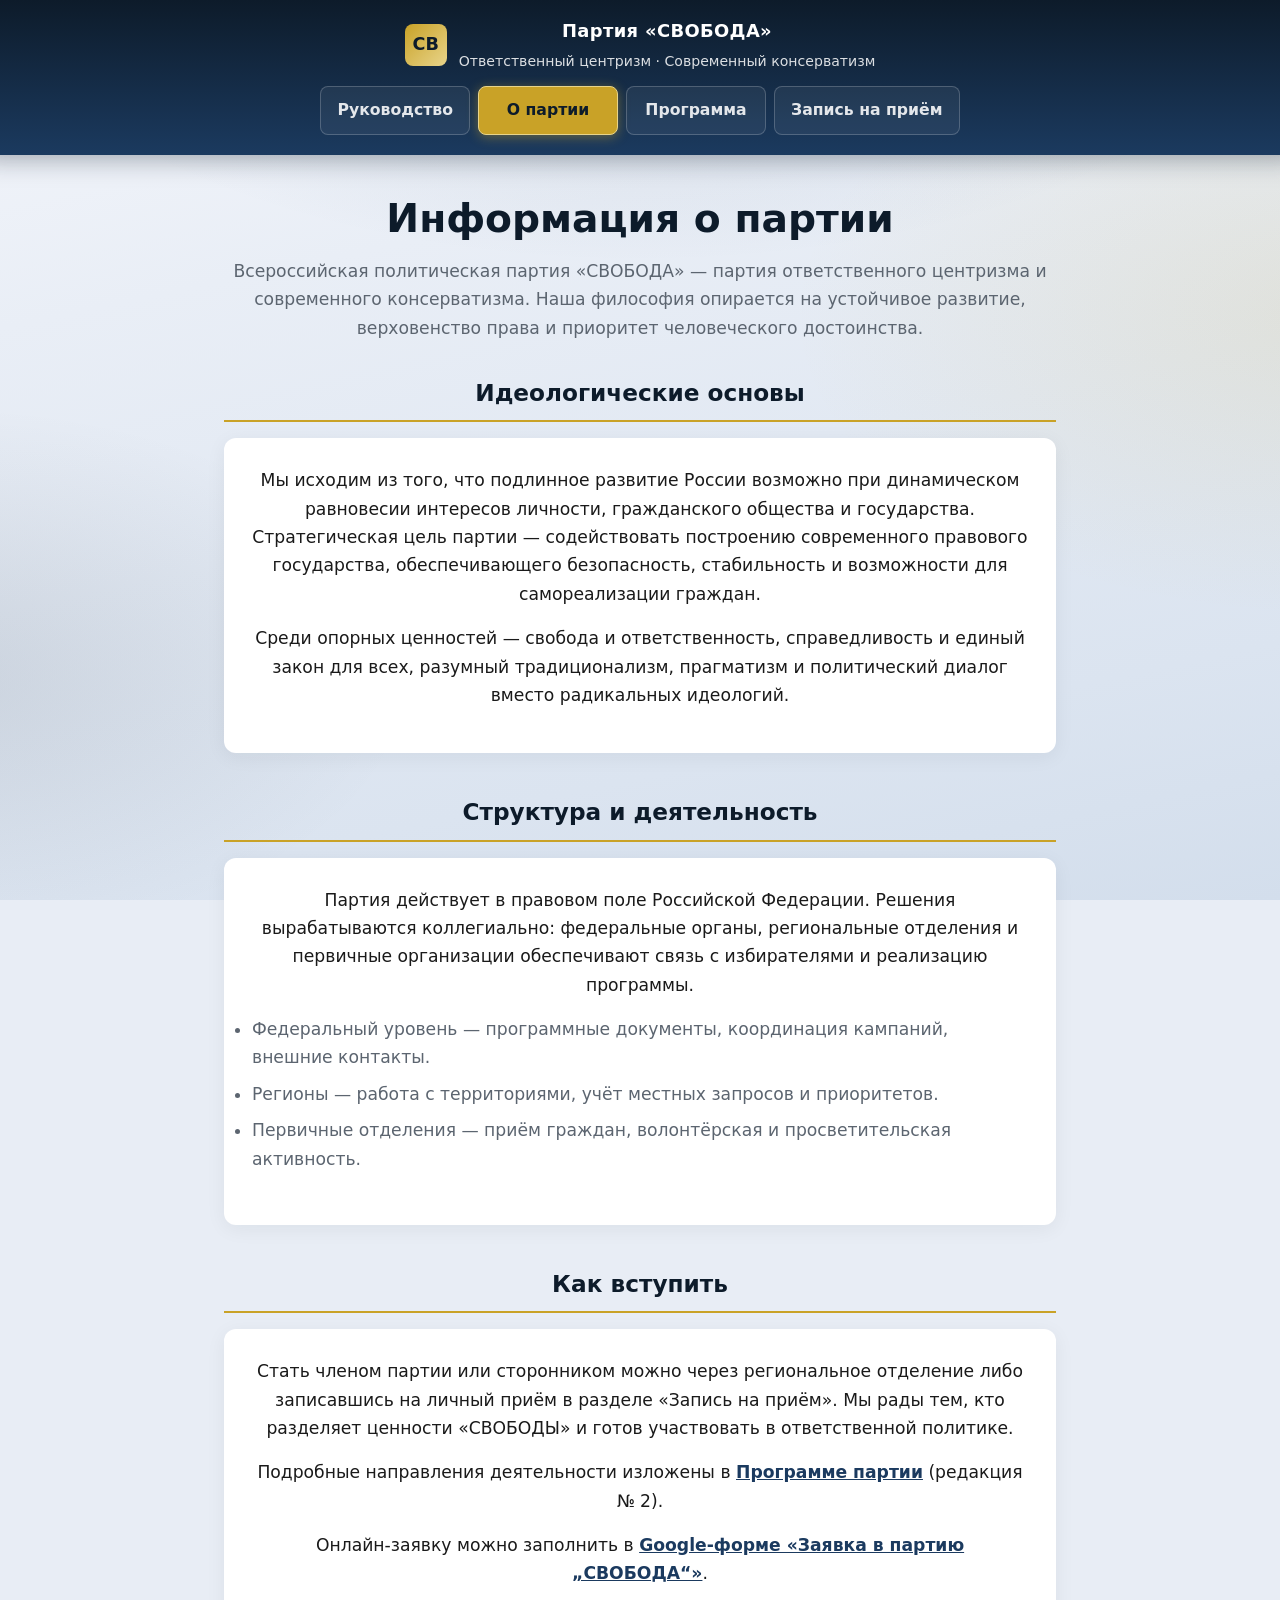
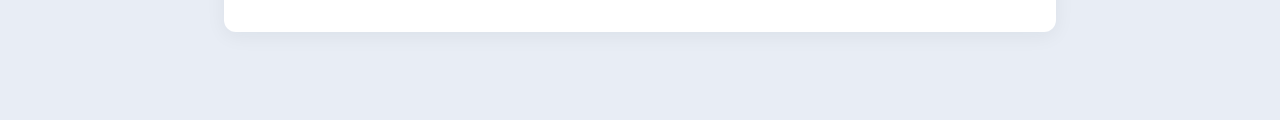
==== o-partii.html @ af03c195 "Add files via upload" ====
<!DOCTYPE html>
<html lang="ru">
<head>
    <meta charset="UTF-8">
    <meta name="viewport" content="width=device-width, initial-scale=1.0">
    <title>О партии — Партия «СВОБОДА»</title>
    <link rel="stylesheet" href="party.css">
</head>
<body>
    <div class="party-switch">
        <div class="party-switch-inner">
            <a class="party-brand" href="index.html">
                <span class="party-brand-mark">СВ</span>
                <span class="party-brand-text">
                    <strong>Партия «СВОБОДА»</strong>
                    <span>Ответственный центризм · Современный консерватизм</span>
                </span>
            </a>
            <nav class="party-tabs" aria-label="Разделы сайта партии">
                <a href="index.html">Руководство</a>
                <a href="o-partii.html" class="is-active">О партии</a>
                <a href="programma.html">Программа</a>
                <a href="zapis.html">Запись на приём</a>
            </nav>
        </div>
    </div>

    <div class="party-shell">
        <h1 class="party-page-title">Информация о партии</h1>
        <p class="party-lead">
            Всероссийская политическая партия «СВОБОДА» — партия ответственного центризма и современного консерватизма. Наша философия опирается на устойчивое развитие, верховенство права и приоритет человеческого достоинства.
        </p>

        <section class="party-section">
            <h2>Идеологические основы</h2>
            <div class="party-prose">
                <p>Мы исходим из того, что подлинное развитие России возможно при динамическом равновесии интересов личности, гражданского общества и государства. Стратегическая цель партии — содействовать построению современного правового государства, обеспечивающего безопасность, стабильность и возможности для самореализации граждан.</p>
                <p>Среди опорных ценностей — свобода и ответственность, справедливость и единый закон для всех, разумный традиционализм, прагматизм и политический диалог вместо радикальных идеологий.</p>
            </div>
        </section>

        <section class="party-section">
            <h2>Структура и деятельность</h2>
            <div class="party-prose">
                <p>Партия действует в правовом поле Российской Федерации. Решения вырабатываются коллегиально: федеральные органы, региональные отделения и первичные организации обеспечивают связь с избирателями и реализацию программы.</p>
                <ul>
                    <li>Федеральный уровень — программные документы, координация кампаний, внешние контакты.</li>
                    <li>Регионы — работа с территориями, учёт местных запросов и приоритетов.</li>
                    <li>Первичные отделения — приём граждан, волонтёрская и просветительская активность.</li>
                </ul>
            </div>
        </section>

        <section class="party-section">
            <h2>Как вступить</h2>
            <div class="party-prose">
                <p>Стать членом партии или сторонником можно через региональное отделение либо записавшись на личный приём в разделе «Запись на приём». Мы рады тем, кто разделяет ценности «СВОБОДЫ» и готов участвовать в ответственной политике.</p>
                <p>Подробные направления деятельности изложены в <a href="programma.html">Программе партии</a> (редакция № 2).</p>
                <p>Онлайн-заявку можно заполнить в <a href="https://docs.google.com/forms/d/e/1FAIpQLSc_Dw8qB8rFXNScZG4GJUwV6avPBFuAAjHNjI7ZOIGNkvAZTg/viewform" rel="noopener noreferrer" target="_blank">Google-форме «Заявка в партию „СВОБОДА“»</a>.</p>
            </div>
        </section>
    </div>
</body>
</html>
---- party.css ----
/* Сайт политической партии «СВОБОДА» */
:root {
    --party-navy: #0d1b2a;
    --party-blue: #1b3a5f;
    --party-accent: #c9a227;
    --party-gold-light: #e8d48a;
    --party-bg: #f5f6f8;
    --party-card: #ffffff;
    --party-text: #1a1a1a;
    --party-muted: #5c6570;
}

* {
    margin: 0;
    padding: 0;
    box-sizing: border-box;
}

body {
    font-family: "Segoe UI", system-ui, -apple-system, sans-serif;
    font-size: 1.075rem;
    line-height: 1.65;
    color: var(--party-text);
    min-height: 100vh;
    background-color: #e8edf5;
    background-image:
        radial-gradient(ellipse 110% 85% at 50% -15%, rgba(27, 58, 95, 0.18), transparent 52%),
        radial-gradient(ellipse 90% 70% at 105% 35%, rgba(201, 162, 39, 0.12), transparent 48%),
        radial-gradient(ellipse 75% 60% at -5% 75%, rgba(13, 27, 42, 0.1), transparent 50%),
        linear-gradient(
            168deg,
            #f4f6fb 0%,
            #e9eef6 28%,
            #e2e9f3 52%,
            #dbe4f0 78%,
            #d3deec 100%
        );
    background-attachment: fixed;
}

.party-shell {
    max-width: 1100px;
    margin: 0 auto;
    padding: 0 1.25rem 3rem;
    display: flex;
    flex-direction: column;
    align-items: center;
}

/* Верхняя панель переключения страниц */
.party-switch {
    position: sticky;
    top: 0;
    z-index: 100;
    background: linear-gradient(180deg, var(--party-navy) 0%, var(--party-blue) 100%);
    margin: 0 -1.25rem 2rem;
    padding: 1rem 1.25rem 1.25rem;
    box-shadow: 0 4px 24px rgba(13, 27, 42, 0.35);
}

.party-switch-inner {
    max-width: 1100px;
    margin: 0 auto;
    display: flex;
    flex-direction: column;
    align-items: center;
    gap: 0.75rem;
    text-align: center;
}

.party-brand {
    display: flex;
    align-items: center;
    justify-content: center;
    gap: 0.75rem;
    color: #fff;
    text-decoration: none;
    flex-wrap: wrap;
    transition:
        transform 0.3s cubic-bezier(0.34, 1.45, 0.64, 1),
        filter 0.25s ease;
}

.party-brand:hover {
    transform: scale(1.04);
    filter: brightness(1.08);
}

.party-brand:active {
    transform: scale(0.98);
    transition-duration: 0.1s;
}

.party-brand-mark {
    min-width: 42px;
    height: 42px;
    padding: 0 6px;
    border-radius: 8px;
    background: linear-gradient(135deg, var(--party-accent), var(--party-gold-light));
    display: grid;
    place-items: center;
    font-weight: 800;
    font-size: 1.1rem;
    color: var(--party-navy);
}

.party-brand-text strong {
    display: block;
    font-size: 1.12rem;
    letter-spacing: 0.02em;
}

.party-brand-text span {
    font-size: 0.88rem;
    opacity: 0.85;
}

.party-tabs {
    display: flex;
    flex-wrap: wrap;
    gap: 0.5rem;
    justify-content: center;
}

.party-tabs a {
    flex: 1 1 auto;
    min-width: 140px;
    text-align: center;
    padding: 0.65rem 1rem;
    border-radius: 8px;
    font-size: 0.98rem;
    font-weight: 600;
    color: rgba(255, 255, 255, 0.88);
    text-decoration: none;
    border: 1px solid rgba(255, 255, 255, 0.2);
    background: rgba(255, 255, 255, 0.06);
    transition:
        background 0.28s ease,
        color 0.28s ease,
        border-color 0.28s ease,
        transform 0.32s cubic-bezier(0.34, 1.45, 0.64, 1),
        box-shadow 0.32s ease;
}

.party-tabs a:hover {
    background: rgba(255, 255, 255, 0.14);
    border-color: rgba(255, 255, 255, 0.35);
    transform: translateY(-4px) scale(1.03);
    box-shadow: 0 10px 26px rgba(0, 0, 0, 0.28);
}

.party-tabs a:active {
    transform: translateY(-1px) scale(0.99);
    transition-duration: 0.12s;
}

.party-tabs a.is-active {
    background: var(--party-accent);
    color: var(--party-navy);
    border-color: var(--party-gold-light);
    box-shadow: 0 2px 12px rgba(201, 162, 39, 0.45);
}

.party-tabs a.is-active:hover {
    transform: translateY(-4px) scale(1.03);
    box-shadow: 0 12px 32px rgba(201, 162, 39, 0.55);
    filter: brightness(1.06);
}

/* Контент */
.party-page-title {
    font-size: clamp(1.85rem, 4.2vw, 2.45rem);
    color: var(--party-navy);
    margin-bottom: 0.35rem;
    font-weight: 700;
    text-align: center;
    width: 100%;
}

.party-lead {
    color: var(--party-muted);
    margin-bottom: 2rem;
    max-width: 52rem;
    text-align: center;
    width: 100%;
}

.party-card-grid {
    display: grid;
    grid-template-columns: repeat(auto-fill, minmax(260px, 1fr));
    gap: 1.25rem;
    width: 100%;
    justify-content: center;
    justify-items: stretch;
}

.party-card {
    background: linear-gradient(165deg, #ffffff 0%, #f8fafc 55%, #f0f4fa 100%);
    border-radius: 12px;
    padding: 1.5rem;
    box-shadow:
        0 4px 20px rgba(13, 27, 42, 0.08),
        inset 0 1px 0 rgba(255, 255, 255, 0.85);
    border: none;
}

.party-card h3 {
    color: var(--party-blue);
    font-size: 1.2rem;
    margin-bottom: 0.25rem;
}

.party-role {
    font-size: 0.9rem;
    color: var(--party-accent);
    font-weight: 600;
    text-transform: uppercase;
    letter-spacing: 0.04em;
    margin-bottom: 0.75rem;
}

.party-card p {
    color: var(--party-muted);
    font-size: 1.02rem;
    text-align: center;
}

.party-card h3,
.party-card .party-role {
    text-align: center;
}

/* Руководство: фото + фамилия; должность и текст при наведении / фокусе */
.party-sr-only {
    position: absolute;
    width: 1px;
    height: 1px;
    padding: 0;
    margin: -1px;
    overflow: hidden;
    clip: rect(0, 0, 0, 0);
    white-space: nowrap;
    border: 0;
}

.party-card-grid--leadership {
    grid-template-columns: repeat(3, minmax(0, 1fr));
}

@media (max-width: 900px) {
    .party-card-grid--leadership {
        grid-template-columns: repeat(2, minmax(0, 1fr));
    }
}

@media (max-width: 520px) {
    .party-card-grid--leadership {
        grid-template-columns: 1fr;
    }
}

.party-card--leadership {
    position: relative;
    padding: 0;
    overflow: hidden;
    display: flex;
    flex-direction: column;
    border-radius: 14px;
    border: none;
    background: linear-gradient(175deg, #fdfefe 0%, #f2f6fb 38%, #e8eef6 100%);
    box-shadow:
        0 10px 36px rgba(13, 27, 42, 0.18),
        0 2px 10px rgba(27, 58, 95, 0.1),
        inset 0 1px 0 rgba(255, 255, 255, 0.75);
}

.party-card--leadership:focus {
    outline: none;
}

.party-card--leadership:focus-visible {
    box-shadow:
        0 0 0 3px var(--party-accent),
        0 10px 36px rgba(13, 27, 42, 0.2),
        0 2px 10px rgba(27, 58, 95, 0.12);
}

.party-card__visual {
    position: relative;
    aspect-ratio: 4 / 5;
    overflow: hidden;
    background: radial-gradient(ellipse 90% 70% at 50% 20%, #2a4a6f 0%, #0d1b2a 55%, #0a1522 100%);
}

.party-card__photo {
    width: 100%;
    height: 100%;
    object-fit: cover;
    display: block;
    transition: transform 0.45s ease;
}

.party-card--leadership:hover .party-card__photo,
.party-card--leadership:focus-within .party-card__photo {
    transform: scale(1.04);
}

.party-card__overlay {
    position: absolute;
    inset: 0;
    display: flex;
    flex-direction: column;
    justify-content: flex-end;
    padding: 1.1rem 1.15rem 1.25rem;
    background: linear-gradient(
        to top,
        rgba(13, 27, 42, 0.94) 0%,
        rgba(13, 27, 42, 0.55) 45%,
        transparent 100%
    );
    color: #fff;
    opacity: 0;
    transition: opacity 0.35s ease;
    text-align: center;
}

.party-card--leadership:hover .party-card__overlay,
.party-card--leadership:focus-within .party-card__overlay {
    opacity: 1;
}

.party-card__role {
    font-size: 0.78rem;
    font-weight: 700;
    text-transform: uppercase;
    letter-spacing: 0.06em;
    color: #ffffff;
    margin: 0 0 0.5rem;
    line-height: 1.3;
    text-shadow:
        0 0 12px rgba(255, 255, 255, 0.45),
        0 1px 4px rgba(0, 0, 0, 0.5);
}

.party-card__bio {
    font-size: 0.95rem;
    line-height: 1.5;
    color: #ffffff;
    margin: 0;
    text-align: center;
    text-shadow:
        0 0 14px rgba(255, 255, 255, 0.4),
        0 1px 5px rgba(0, 0, 0, 0.45);
}

.party-card--leadership .party-card__surname {
    margin: 0;
    padding: 1rem 1rem 1.2rem;
    font-size: 1.25rem;
    font-weight: 700;
    color: #2d4a6e;
    text-align: center;
    position: relative;
    z-index: 1;
    background:
        linear-gradient(180deg, rgba(255, 255, 255, 0.55) 0%, transparent 100%),
        linear-gradient(165deg, #f8fafd 0%, #eef3f9 45%, #e4ecf4 100%);
    border: none;
    box-shadow: inset 0 1px 0 rgba(255, 255, 255, 0.9);
}

@media (hover: none) {
    .party-card__overlay {
        opacity: 1;
        background: linear-gradient(
            to top,
            rgba(13, 27, 42, 0.9) 0%,
            rgba(13, 27, 42, 0.4) 50%,
            transparent 85%
        );
    }

    .party-card__photo {
        transform: none;
    }
}

.party-section {
    margin-bottom: 2.5rem;
    width: 100%;
    max-width: 52rem;
}

.party-section h2 {
    font-size: 1.45rem;
    color: var(--party-navy);
    margin-bottom: 1rem;
    padding-bottom: 0.5rem;
    border-bottom: 2px solid var(--party-accent);
    text-align: center;
}

.party-prose {
    background: var(--party-card);
    padding: 1.75rem;
    border-radius: 12px;
    box-shadow: 0 4px 20px rgba(13, 27, 42, 0.06);
    border: none;
    text-align: center;
}

.party-prose p {
    margin-bottom: 1rem;
    color: var(--party-text);
}

.party-prose ul {
    margin: 0 auto 1rem;
    color: var(--party-muted);
    display: inline-block;
    text-align: left;
    max-width: 100%;
}

.party-prose li {
    margin-bottom: 0.5rem;
}

.party-prose a {
    color: var(--party-blue);
    font-weight: 600;
}

.party-program-intro {
    margin-bottom: 2rem;
    width: 100%;
    max-width: 52rem;
}

.party-program-intro p {
    margin-bottom: 0;
    font-size: 1.12rem;
}

.party-program-list {
    list-style: none;
}

.party-program-list li {
    background: var(--party-card);
    margin-bottom: 1rem;
    padding: 1.25rem 1.25rem 1.25rem 3.5rem;
    border-radius: 10px;
    border: none;
    box-shadow: 0 2px 12px rgba(13, 27, 42, 0.06);
    position: relative;
}

.party-program-list li::before {
    content: counter(step);
    counter-increment: step;
    position: absolute;
    left: 1rem;
    top: 50%;
    transform: translateY(-50%);
    width: 2rem;
    height: 2rem;
    background: var(--party-navy);
    color: var(--party-gold-light);
    border-radius: 50%;
    display: grid;
    place-items: center;
    font-weight: 700;
    font-size: 0.9rem;
}

.party-program-block {
    counter-reset: step;
}

/* Полный текст программы */
.party-program-doc {
    max-width: 52rem;
    width: 100%;
}

.party-program-doc-header {
    text-align: center;
    margin-bottom: 2.5rem;
    padding-bottom: 1.5rem;
    border-bottom: 2px solid var(--party-accent);
}

.party-program-kicker {
    font-size: 0.92rem;
    font-weight: 700;
    letter-spacing: 0.2em;
    color: var(--party-blue);
    margin-bottom: 0.5rem;
}

.party-program-main-title {
    text-align: center;
    font-size: clamp(1.45rem, 3.6vw, 1.95rem);
    line-height: 1.35;
    margin-bottom: 0.5rem;
}

.party-program-edition {
    color: var(--party-muted);
    font-size: 1.02rem;
}

.party-program-chapter {
    margin-bottom: 2.25rem;
}

.party-program-chapter > h2 {
    font-size: 1.22rem;
    color: var(--party-navy);
    margin-bottom: 1rem;
    padding-bottom: 0.5rem;
    border-bottom: 2px solid var(--party-accent);
    line-height: 1.35;
    text-align: center;
}

.party-program-chapter .party-prose {
    margin-top: 0;
}

.party-program-chapter .party-prose p:last-child {
    margin-bottom: 0;
}

.party-program-chapter h3 {
    font-size: 1.06rem;
    color: var(--party-blue);
    margin: 1.25rem 0 0.65rem;
    text-align: center;
}

.party-value-list,
.party-doc-list {
    list-style: none;
    margin: 0 auto 1rem;
    padding: 0;
    max-width: 48rem;
    text-align: left;
}

.party-value-list li,
.party-doc-list li {
    position: relative;
    padding-left: 1.1rem;
    margin-bottom: 0.75rem;
    color: var(--party-text);
}

.party-value-list li::before,
.party-doc-list li::before {
    content: "";
    position: absolute;
    left: 0;
    top: 0.55em;
    width: 5px;
    height: 5px;
    border-radius: 50%;
    background: var(--party-accent);
}

.party-program-chapter .party-prose .party-value-list,
.party-program-chapter .party-prose .party-doc-list {
    margin-left: auto;
    margin-right: auto;
}

.party-doc-list li strong {
    color: var(--party-navy);
}

.party-form {
    background: var(--party-card);
    padding: 2rem;
    border-radius: 12px;
    box-shadow: 0 4px 24px rgba(13, 27, 42, 0.1);
    border: none;
    max-width: 520px;
    width: 100%;
    margin-left: auto;
    margin-right: auto;
    text-align: left;
}

.party-form label {
    display: block;
    font-weight: 600;
    font-size: 0.95rem;
    color: var(--party-navy);
    margin-bottom: 0.35rem;
}

.party-form input,
.party-form select,
.party-form textarea {
    width: 100%;
    padding: 0.65rem 0.85rem;
    margin-bottom: 1.1rem;
    border: 1px solid #cfd4dc;
    border-radius: 8px;
    font: inherit;
}

.party-form input:focus,
.party-form select:focus,
.party-form textarea:focus {
    outline: none;
    border-color: var(--party-blue);
    box-shadow: 0 0 0 3px rgba(27, 58, 95, 0.15);
}

.party-form button {
    width: 100%;
    padding: 0.85rem 1.25rem;
    border: none;
    border-radius: 8px;
    font-weight: 700;
    font-size: 1rem;
    cursor: pointer;
    background: linear-gradient(135deg, var(--party-blue), var(--party-navy));
    color: #f5f9ff;
    text-shadow: 0 0 18px rgba(255, 255, 255, 0.35);
    transition:
        transform 0.32s cubic-bezier(0.34, 1.45, 0.64, 1),
        box-shadow 0.32s ease,
        filter 0.28s ease;
}

.party-form button:hover {
    transform: translateY(-5px) scale(1.02);
    box-shadow: 0 14px 32px rgba(13, 27, 42, 0.42);
    filter: brightness(1.1);
}

.party-form button:active {
    transform: translateY(-2px) scale(0.99);
    box-shadow: 0 6px 16px rgba(13, 27, 42, 0.35);
    transition-duration: 0.12s;
}

.party-note {
    font-size: 0.92rem;
    color: var(--party-muted);
    margin-top: 1rem;
}

/* Запись на приём: инструкция и ссылка на Google-форму */
.party-zapis-section {
    max-width: 40rem;
}

.party-zapis-instructions .party-zapis-steps {
    list-style: decimal;
    margin: 0 auto 1.5rem;
    padding-left: 1.35rem;
    text-align: left;
    max-width: 100%;
    display: block;
    color: var(--party-text);
}

.party-zapis-steps li {
    margin-bottom: 0.85rem;
    padding-left: 0.35rem;
}

.party-zapis-steps li:last-child {
    margin-bottom: 0;
}

.party-zapis-cta-wrap {
    text-align: center;
    margin: 1.5rem 0 0;
}

.party-zapis-google {
    display: inline-block;
    padding: 0.95rem 1.75rem;
    border-radius: 10px;
    font-weight: 700;
    font-size: 1.05rem;
    text-decoration: none;
    color: #f5f9ff;
    text-shadow: 0 0 20px rgba(255, 255, 255, 0.4);
    background: linear-gradient(135deg, var(--party-blue), var(--party-navy));
    box-shadow: 0 6px 22px rgba(13, 27, 42, 0.28);
    transition:
        transform 0.32s cubic-bezier(0.34, 1.45, 0.64, 1),
        box-shadow 0.32s ease,
        filter 0.28s ease;
}

.party-zapis-google:hover {
    transform: translateY(-4px) scale(1.02);
    box-shadow: 0 12px 32px rgba(13, 27, 42, 0.38);
    filter: brightness(1.08);
}

.party-zapis-google:active {
    transform: translateY(-1px) scale(0.99);
    transition-duration: 0.12s;
}

.party-zapis-note {
    margin-top: 1.25rem;
    margin-bottom: 0;
    text-align: center;
}

@media (prefers-reduced-motion: reduce) {
    .party-brand,
    .party-brand:hover,
    .party-brand:active,
    .party-tabs a,
    .party-tabs a:hover,
    .party-tabs a:active,
    .party-form button,
    .party-form button:hover,
    .party-form button:active,
    .party-zapis-google,
    .party-zapis-google:hover,
    .party-zapis-google:active {
        transition-duration: 0.01ms !important;
        transition-timing-function: linear !important;
    }

    .party-brand:hover,
    .party-brand:active,
    .party-tabs a:hover,
    .party-tabs a:active,
    .party-form button:hover,
    .party-form button:active,
    .party-zapis-google:hover,
    .party-zapis-google:active {
        transform: none !important;
        filter: none !important;
    }

    .party-tabs a.is-active:hover {
        filter: none !important;
    }
}

@media (max-width: 768px) {
    body {
        background-attachment: scroll;
    }
}

@media (max-width: 600px) {
    .party-tabs a {
        min-width: calc(50% - 0.25rem);
    }
}
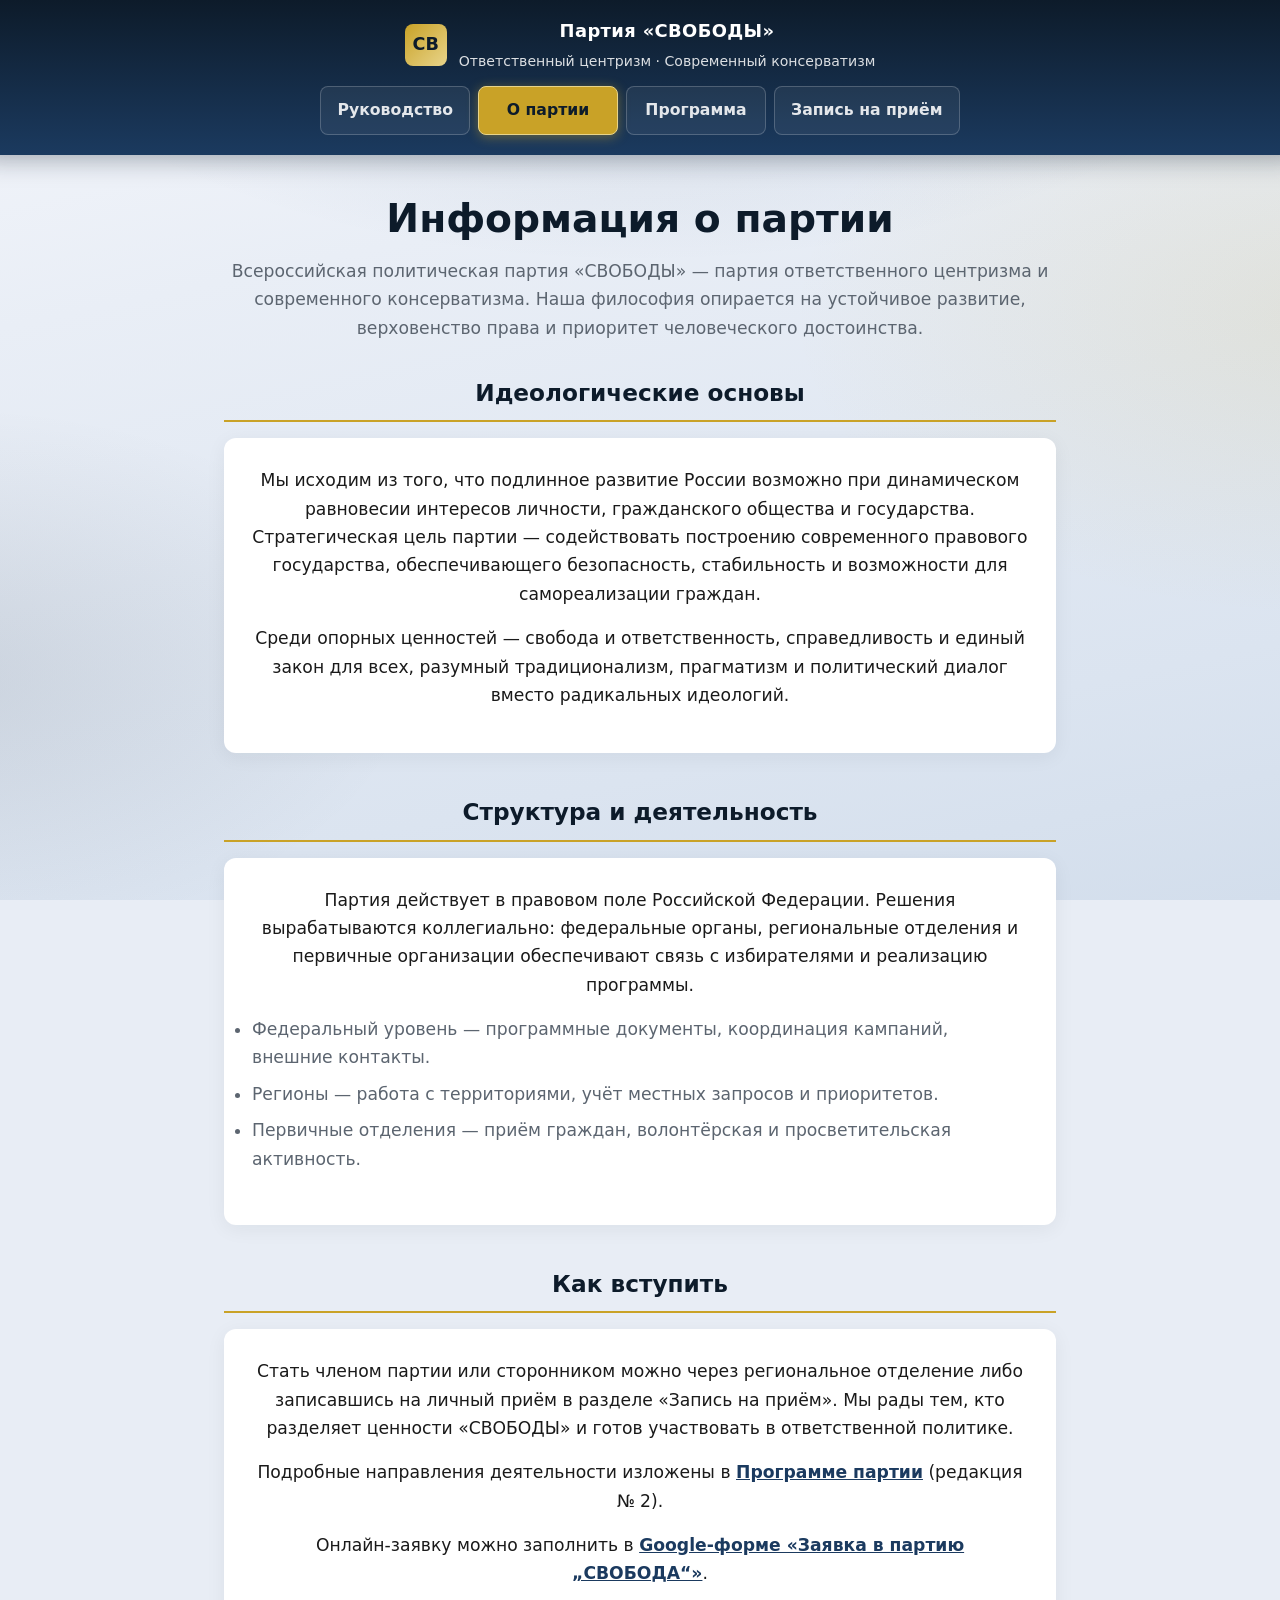
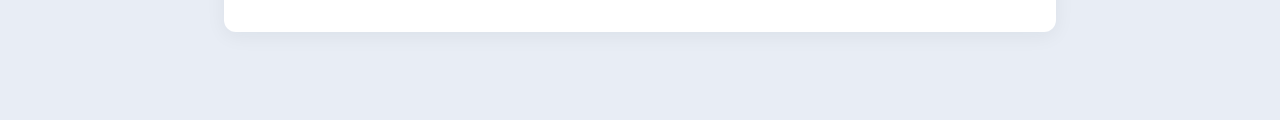
==== commit 65a542bc: "Update o-partii.html" ====
--- a/o-partii.html
+++ b/o-partii.html
@@ -3,7 +3,7 @@
 <head>
     <meta charset="UTF-8">
     <meta name="viewport" content="width=device-width, initial-scale=1.0">
-    <title>О партии — Партия «СВОБОДА»</title>
+    <title>О партии — Партия «СВОБОДЫ»</title>
     <link rel="stylesheet" href="party.css">
 </head>
 <body>
@@ -12,7 +12,7 @@
             <a class="party-brand" href="index.html">
                 <span class="party-brand-mark">СВ</span>
                 <span class="party-brand-text">
-                    <strong>Партия «СВОБОДА»</strong>
+                    <strong>Партия «СВОБОДЫ»</strong>
                     <span>Ответственный центризм · Современный консерватизм</span>
                 </span>
             </a>
@@ -28,7 +28,7 @@
     <div class="party-shell">
         <h1 class="party-page-title">Информация о партии</h1>
         <p class="party-lead">
-            Всероссийская политическая партия «СВОБОДА» — партия ответственного центризма и современного консерватизма. Наша философия опирается на устойчивое развитие, верховенство права и приоритет человеческого достоинства.
+            Всероссийская политическая партия «СВОБОДЫ» — партия ответственного центризма и современного консерватизма. Наша философия опирается на устойчивое развитие, верховенство права и приоритет человеческого достоинства.
         </p>
 
         <section class="party-section">
